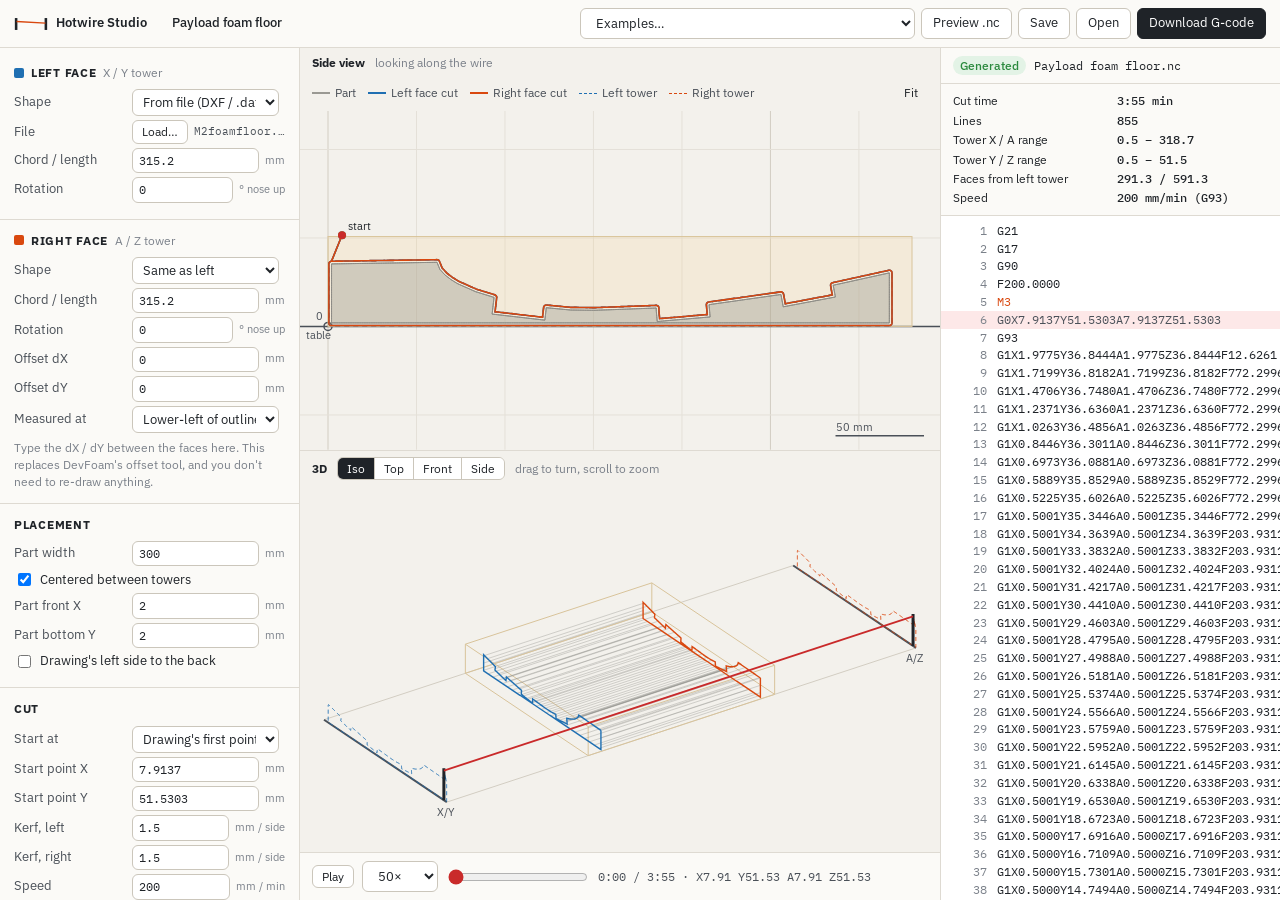
==== index.html @ ac92ca01 "Hotwire Studio v0.1: DevFoam replacement web app Profiles from DXF, airfoil .dat or NACA 4-digit; ta" ====
<!doctype html>
<html lang="en">
<head>
<meta charset="utf-8">
<meta name="viewport" content="width=device-width, initial-scale=1">
<title>Hotwire Studio</title>
<link rel="preconnect" href="https://fonts.googleapis.com">
<link rel="preconnect" href="https://fonts.gstatic.com" crossorigin>
<link href="https://fonts.googleapis.com/css2?family=IBM+Plex+Mono:wght@400;500&family=IBM+Plex+Sans:wght@400;500;600&display=swap" rel="stylesheet">
<link rel="icon" href="data:image/svg+xml,%3Csvg xmlns=%22http://www.w3.org/2000/svg%22 viewBox=%220 0 40 40%22%3E%3Crect x=%224%22 y=%226%22 width=%224%22 height=%2830%22 fill=%22%231f2328%22/%3E%3Crect x=%2232%22 y=%226%22 width=%224%22 height=%2830%22 fill=%22%231f2328%22/%3E%3Cpath d=%22M6 14 L34 18%22 stroke=%22%23d9480f%22 stroke-width=%222.5%22/%3E%3C/svg%3E">
<link rel="stylesheet" href="style.css">
</head>
<body>
<header class="bar">
  <div class="brand">
    <svg viewBox="0 0 40 16" aria-hidden="true"><rect x="1" y="1" width="3" height="14"/><rect x="36" y="1" width="3" height="14"/><path d="M3 5 L37 7" class="wire"/></svg>
    <span>Hotwire&nbsp;Studio</span>
  </div>
  <input id="designName" class="name" value="Untitled cut" aria-label="Cut name" spellcheck="false">
  <div class="bar-actions">
    <select id="exampleSel" aria-label="Load an example">
      <option value="">Examples…</option>
    </select>
    <label class="btn" title="Preview any .nc / .gcode file, e.g. one DevFoam made">Preview .nc<input id="fileNc" type="file" accept=".nc,.gcode,.ngc,.tap,.txt" hidden></label>
    <button id="btnSave" title="Download this setup as JSON">Save</button>
    <label class="btn" title="Open a saved setup">Open<input id="fileOpen" type="file" accept=".json,application/json" hidden></label>
    <button id="btnDownload" class="primary" title="Download the G-code for GRBL Hotwire">Download G-code</button>
  </div>
</header>

<main class="layout">
  <aside class="params" id="params" aria-label="Cut settings">

    <section>
      <h2><span class="sw sw-l"></span>Left face <small>X / Y tower</small></h2>
      <label class="row"><span>Shape</span>
        <select data-k="left.kind"><option value="naca">NACA 4-digit</option><option value="file">From file (DXF / .dat)</option></select></label>
      <label class="row" data-show="left.kind=naca"><span>NACA code</span><input data-k="left.naca" maxlength="4" inputmode="numeric"></label>
      <div class="row" data-show="left.kind=file"><span>File</span>
        <label class="btn small file-btn">Load…<input type="file" data-file="left" accept=".dxf,.dat,.txt" hidden></label>
        <span class="fname" id="fnameLeft">none</span></div>
      <label class="row"><span>Chord / length</span><input data-k="left.chord" type="number" step="0.1"><em>mm</em></label>
      <label class="row"><span>Rotation</span><input data-k="left.rot" type="number" step="0.1"><em>° nose up</em></label>
    </section>

    <section>
      <h2><span class="sw sw-r"></span>Right face <small>A / Z tower</small></h2>
      <label class="row"><span>Shape</span>
        <select data-k="right.kind"><option value="same">Same as left</option><option value="naca">NACA 4-digit</option><option value="file">From file (DXF / .dat)</option></select></label>
      <label class="row" data-show="right.kind=naca"><span>NACA code</span><input data-k="right.naca" maxlength="4" inputmode="numeric"></label>
      <div class="row" data-show="right.kind=file"><span>File</span>
        <label class="btn small file-btn">Load…<input type="file" data-file="right" accept=".dxf,.dat,.txt" hidden></label>
        <span class="fname" id="fnameRight">none</span></div>
      <label class="row"><span>Chord / length</span><input data-k="right.chord" type="number" step="0.1"><em>mm</em></label>
      <label class="row"><span>Rotation</span><input data-k="right.rot" type="number" step="0.1"><em>° nose up</em></label>
      <label class="row"><span>Offset dX</span><input data-k="right.dx" type="number" step="0.001"><em>mm</em></label>
      <label class="row"><span>Offset dY</span><input data-k="right.dy" type="number" step="0.001"><em>mm</em></label>
      <label class="row"><span>Measured at</span>
        <select data-k="ref"><option value="bbox">Lower-left of outline</option><option value="le">Leading edge point</option><option value="te">Trailing edge point</option></select></label>
      <p class="hint">Type the dX / dY between the faces here. This replaces DevFoam's offset tool, and you don't need to re-draw anything.</p>
    </section>

    <section>
      <h2>Placement</h2>
      <label class="row"><span>Part width</span><input data-k="width" type="number" step="0.1"><em>mm</em></label>
      <label class="row check"><input data-k="center" type="checkbox"><span>Centered between towers</span></label>
      <label class="row" data-show="center=false"><span>Left face from left tower</span><input data-k="leftPos" type="number" step="0.1"><em>mm</em></label>
      <label class="row"><span>Part front X</span><input data-k="frontX" type="number" step="0.1"><em>mm</em></label>
      <label class="row"><span>Part bottom Y</span><input data-k="bottomY" type="number" step="0.1"><em>mm</em></label>
      <label class="row check"><input data-k="flip" type="checkbox"><span>Drawing's left side to the back</span></label>
    </section>

    <section>
      <h2>Cut</h2>
      <label class="row"><span>Start at</span>
        <select data-k="start"><option value="auto">Auto</option><option value="te">Trailing edge</option><option value="first">Drawing's first point</option><option value="topleft">Top-left corner</option></select></label>
      <label class="row"><span>Start point X</span><input data-k="startX" type="number" step="0.1" placeholder="auto"><em>mm</em></label>
      <label class="row"><span>Start point Y</span><input data-k="startY" type="number" step="0.1" placeholder="auto"><em>mm</em></label>
      <label class="row"><span>Kerf, left</span><input data-k="kerfL" type="number" step="0.05" min="0"><em>mm / side</em></label>
      <label class="row"><span>Kerf, right</span><input data-k="kerfR" type="number" step="0.05" min="0"><em>mm / side</em></label>
      <label class="row"><span>Speed</span><input data-k="speed" type="number" step="10" min="1"><em>mm / min</em></label>
      <label class="row"><span>Point spacing</span><input data-k="spacing" type="number" step="0.1" min="0.1"><em>mm</em></label>
    </section>

    <section>
      <h2>Foam block</h2>
      <label class="row"><span>Length</span><input data-k="block.length" type="number" step="1" placeholder="auto"><em>mm, 0 = auto</em></label>
      <label class="row"><span>Height</span><input data-k="block.height" type="number" step="1"><em>mm</em></label>
      <label class="row"><span>Extra each side</span><input data-k="block.margin" type="number" step="1"><em>mm</em></label>
    </section>

    <section>
      <h2>Machine</h2>
      <label class="row"><span>Wire span</span><input data-k="machine.span" type="number" step="0.01"><em>mm</em></label>
      <label class="row"><span>X travel</span><input data-k="machine.maxX" type="number" step="1" placeholder="unknown"><em>mm, 0 = skip</em></label>
      <label class="row"><span>Y travel</span><input data-k="machine.maxY" type="number" step="1" placeholder="unknown"><em>mm, 0 = skip</em></label>
    </section>
  </aside>

  <section class="views">
    <div class="viewbox">
      <div class="vhead"><strong>Side view</strong> <span class="muted">looking along the wire</span>
        <div class="legend"><span><i class="ln part"></i>Part</span><span><i class="ln l"></i>Left face cut</span><span><i class="ln r"></i>Right face cut</span><span><i class="ln dl"></i>Left tower</span><span><i class="ln dr"></i>Right tower</span></div>
        <button class="small ghost" data-fit="side">Fit</button></div>
      <canvas id="cvSide"></canvas>
    </div>
    <div class="viewbox">
      <div class="vhead"><strong>3D</strong>
        <div class="seg" id="view3d"><button data-v="iso" class="on">Iso</button><button data-v="top">Top</button><button data-v="front">Front</button><button data-v="side">Side</button></div>
        <span class="muted">drag to turn, scroll to zoom</span></div>
      <canvas id="cv3d"></canvas>
    </div>
    <div class="sim">
      <button id="btnPlay" class="small" aria-label="Play">Play</button>
      <select id="simSpeed" aria-label="Playback speed"><option value="1">1×</option><option value="10">10×</option><option value="50" selected>50×</option><option value="200">200×</option></select>
      <input id="simT" type="range" min="0" max="1000" value="0" aria-label="Position in program">
      <span id="simRead" class="mono"></span>
    </div>
  </section>

  <aside class="out">
    <div class="srcbar" id="srcBar"></div>
    <div id="stats" class="stats"></div>
    <div id="msgs"></div>
    <div class="code" id="code" aria-label="G-code"></div>
  </aside>
</main>

<script src="js/geom.js"></script>
<script src="js/dxf.js"></script>
<script src="js/machine.js"></script>
<script src="js/examples.js"></script>
<script src="js/views.js"></script>
<script src="js/app.js"></script>
</body>
</html>
---- style.css ----
:root {
  --paper: #f3f1ec;
  --panel: #fbfaf7;
  --ink: #1f2328;
  --ink-2: #4a5058;
  --muted: #7b818a;
  --rule: #dedad2;
  --rule-2: #cbc6bb;
  --accent: #d9480f;
  --left: #1f6fb2;
  --right: #d9480f;
  --wire: #c92a2a;
  --good: #2b8a3e;
  --good-soft: #e3f3e6;
  --bad: #c92a2a;
  --bad-soft: #fbe4e4;
  --warn: #b35c00;
  --warn-soft: #fdf0dc;
  --radius: 6px;
  --sans: 'IBM Plex Sans', system-ui, -apple-system, 'Segoe UI', sans-serif;
  --mono: 'IBM Plex Mono', ui-monospace, 'Cascadia Mono', Consolas, monospace;
}
* { box-sizing: border-box; }
html, body { height: 100%; }
body { margin: 0; background: var(--paper); color: var(--ink); font: 13px/1.45 var(--sans); overflow: hidden; }
button, input, select { font: inherit; color: inherit; }
.muted { color: var(--muted); }
.mono { font-family: var(--mono); font-size: 12px; }

/* top bar */
.bar { height: 48px; display: flex; align-items: center; gap: 16px; padding: 0 14px; border-bottom: 1px solid var(--rule); background: var(--panel); }
.brand { display: flex; align-items: center; gap: 8px; font-weight: 600; white-space: nowrap; }
.brand svg { width: 34px; height: 14px; fill: var(--ink); }
.brand .wire { stroke: var(--accent); stroke-width: 1.6; fill: none; }
.name { flex: 0 1 260px; min-width: 120px; border: 1px solid transparent; background: transparent; padding: 5px 8px; border-radius: var(--radius); font-weight: 500; }
.name:hover { border-color: var(--rule); }
.name:focus { outline: none; border-color: var(--accent); background: #fff; }
.bar-actions { margin-left: auto; display: flex; gap: 6px; align-items: center; }
button, .btn, select { border: 1px solid var(--rule-2); background: #fff; padding: 5px 11px; border-radius: var(--radius); cursor: pointer; white-space: nowrap; }
.btn { display: inline-flex; align-items: center; }
button:hover, .btn:hover, select:hover { border-color: var(--ink-2); }
button:active, .btn:active { transform: translateY(1px); }
button:focus-visible, .btn:focus-within, select:focus-visible, input:focus-visible { outline: 2px solid var(--accent); outline-offset: 1px; }
button.ghost { border-color: transparent; background: transparent; }
button.small, .btn.small { padding: 2px 9px; font-size: 12px; }
button.primary { background: var(--ink); color: #fff; border-color: var(--ink); }
button.primary:hover { background: #000; }

/* layout */
.layout { height: calc(100% - 48px); display: grid; grid-template-columns: 300px 1fr 340px; }
.params { overflow-y: auto; border-right: 1px solid var(--rule); background: var(--panel); padding: 4px 0 40px; }
.params section { padding: 10px 14px 12px; border-bottom: 1px solid var(--rule); }
.params h2 { font-size: 12px; text-transform: uppercase; letter-spacing: .06em; margin: 2px 0 8px; display: flex; align-items: center; gap: 7px; }
.params h2 small { text-transform: none; letter-spacing: 0; font-weight: 400; color: var(--muted); font-size: 12px; }
.sw { width: 10px; height: 10px; border-radius: 2px; display: inline-block; }
.sw-l { background: var(--left); } .sw-r { background: var(--right); }
.row { display: grid; grid-template-columns: 112px 1fr auto; align-items: center; gap: 6px; margin: 4px 0; }
.row > span:first-child { color: var(--ink-2); }
.row input:not([type=checkbox]), .row select { width: 100%; min-width: 0; border: 1px solid var(--rule-2); border-radius: var(--radius); padding: 3px 6px; background: #fff; }
.row input[type=number] { font-family: var(--mono); font-size: 12px; }
.row em { font-style: normal; color: var(--muted); font-size: 11px; white-space: nowrap; }
.row.check { grid-template-columns: auto 1fr; }
.row .fname { font-family: var(--mono); font-size: 11px; color: var(--ink-2); overflow: hidden; text-overflow: ellipsis; white-space: nowrap; grid-column: 3; max-width: 120px; }
.file-btn { justify-self: start; }
.hint { color: var(--muted); font-size: 12px; margin: 6px 0 0; }
[data-hidden] { display: none !important; }

/* views */
.views { display: grid; grid-template-rows: 1fr 1fr auto; min-width: 0; min-height: 0; }
.viewbox { position: relative; display: flex; flex-direction: column; min-height: 0; border-bottom: 1px solid var(--rule); }
.vhead { display: flex; align-items: center; gap: 10px; padding: 6px 12px; font-size: 12px; flex-wrap: wrap; }
.vhead button { margin-left: auto; }
.viewbox canvas { flex: 1; width: 100%; min-height: 0; display: block; cursor: grab; touch-action: none; }
.viewbox canvas:active { cursor: grabbing; }
.legend { display: flex; gap: 12px; color: var(--ink-2); flex-wrap: wrap; }
.legend span { display: inline-flex; align-items: center; gap: 5px; }
.ln { width: 18px; height: 0; border-top: 2px solid; display: inline-block; }
.ln.part { border-color: #9a9993; } .ln.l { border-color: var(--left); } .ln.r { border-color: var(--right); }
.ln.dl { border-top: 1.5px dashed var(--left); } .ln.dr { border-top: 1.5px dashed var(--right); }
.seg { display: inline-flex; border: 1px solid var(--rule-2); border-radius: var(--radius); overflow: hidden; }
.seg button { border: 0; border-radius: 0; padding: 2px 9px; font-size: 12px; margin: 0; }
.seg button + button { border-left: 1px solid var(--rule-2); }
.seg button.on { background: var(--ink); color: #fff; }
.sim { display: flex; align-items: center; gap: 8px; padding: 8px 12px; background: var(--panel); }
.sim input[type=range] { flex: 1; accent-color: var(--wire); }
#simRead { min-width: 330px; color: var(--ink-2); white-space: nowrap; overflow: hidden; text-overflow: ellipsis; }

/* output */
.out { border-left: 1px solid var(--rule); background: var(--panel); display: flex; flex-direction: column; min-height: 0; }
.srcbar { padding: 8px 12px; border-bottom: 1px solid var(--rule); display: flex; gap: 8px; align-items: center; font-size: 12px; }
.srcbar .tag { padding: 1px 7px; border-radius: 10px; background: var(--good-soft); color: var(--good); font-weight: 500; }
.srcbar .tag.loaded { background: #e7ecf5; color: var(--left); }
.srcbar button { margin-left: auto; }
.stats { display: grid; grid-template-columns: 1fr 1fr; gap: 2px 12px; padding: 8px 12px; border-bottom: 1px solid var(--rule); font-size: 12px; }
.stats b { font-family: var(--mono); font-weight: 500; }
#msgs:empty { display: none; }
#msgs { padding: 6px 12px; border-bottom: 1px solid var(--rule); display: grid; gap: 4px; }
.msg { padding: 5px 8px; border-radius: var(--radius); font-size: 12px; }
.msg.warn { background: var(--warn-soft); color: var(--warn); }
.msg.bad { background: var(--bad-soft); color: var(--bad); }
.msg.info { background: #eef0f2; color: var(--ink-2); }
.code { flex: 1; overflow: auto; font-family: var(--mono); font-size: 11.5px; line-height: 1.55; padding: 6px 0; background: #fff; }
.code div { padding: 0 12px; white-space: pre; display: flex; gap: 10px; }
.code div i { font-style: normal; color: var(--muted); min-width: 34px; text-align: right; user-select: none; }
.code div.cur { background: #fde8e8; }
.code div.g0 { color: var(--ink-2); }
.code div.m { color: var(--accent); }

@media (max-width: 1100px) {
  body { overflow: auto; }
  .layout { grid-template-columns: 1fr; height: auto; }
  .views { grid-template-rows: 340px 340px auto; }
  .out { height: 420px; }
}
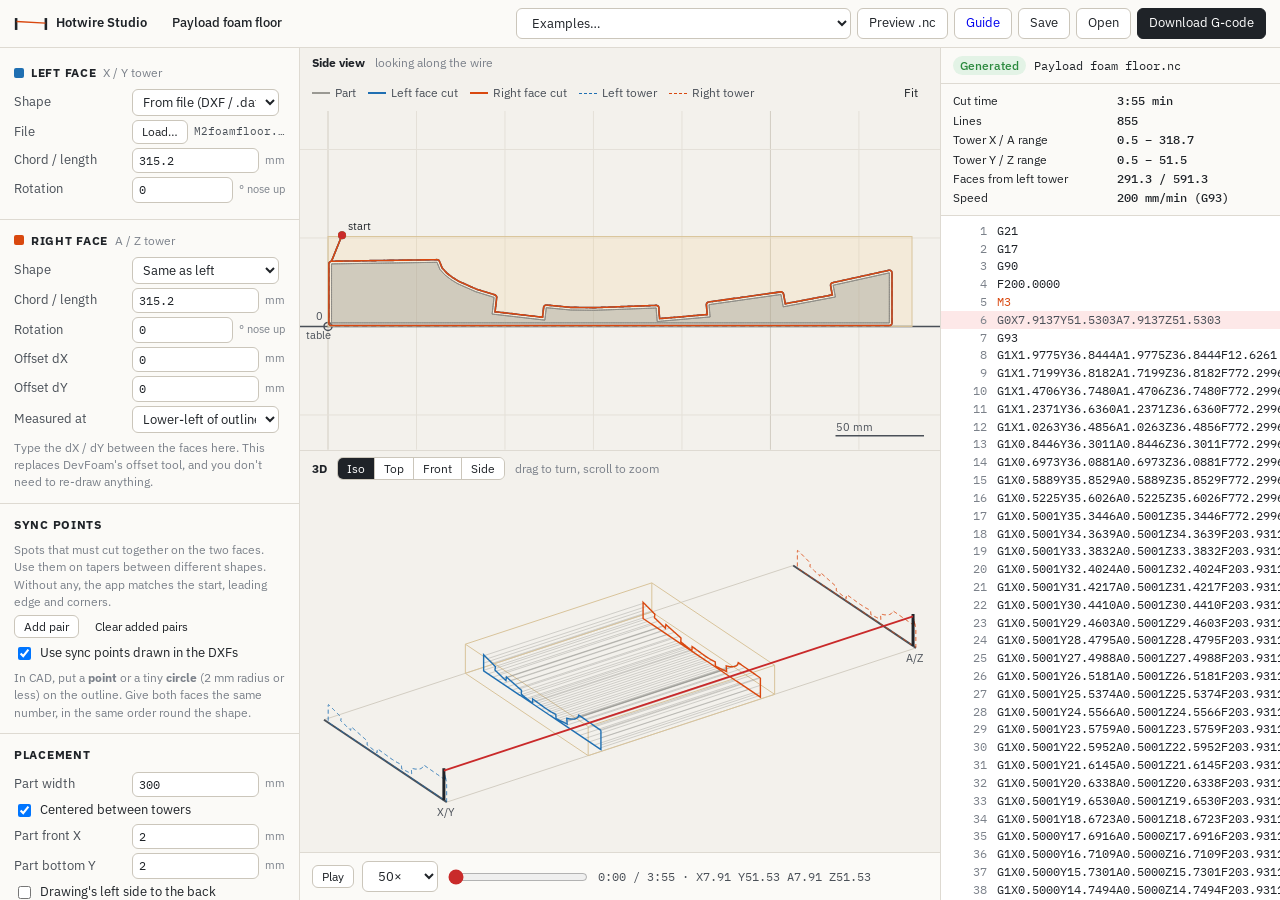
==== commit 9361c81b: "Training guide page + sync points - learn/: hot-wire training guide (safety, machine, OnShape export" ====
--- a/index.html
+++ b/index.html
@@ -22,6 +22,7 @@
       <option value="">Examples…</option>
     </select>
     <label class="btn" title="Preview any .nc / .gcode file, e.g. one DevFoam made">Preview .nc<input id="fileNc" type="file" accept=".nc,.gcode,.ngc,.tap,.txt" hidden></label>
+    <a class="btn" href="learn/" title="Training guide: safety, the machine, making G-code, running a cut">Guide</a>
     <button id="btnSave" title="Download this setup as JSON">Save</button>
     <label class="btn" title="Open a saved setup">Open<input id="fileOpen" type="file" accept=".json,application/json" hidden></label>
     <button id="btnDownload" class="primary" title="Download the G-code for GRBL Hotwire">Download G-code</button>
@@ -58,6 +59,15 @@
       <label class="row"><span>Measured at</span>
         <select data-k="ref"><option value="bbox">Lower-left of outline</option><option value="le">Leading edge point</option><option value="te">Trailing edge point</option></select></label>
       <p class="hint">Type the dX / dY between the faces here. This replaces DevFoam's offset tool, and you don't need to re-draw anything.</p>
+    </section>
+
+    <section>
+      <h2>Sync points</h2>
+      <p class="hint" style="margin-top:0">Spots that must cut together on the two faces. Use them on tapers between different shapes. Without any, the app matches the start, leading edge and corners.</p>
+      <div class="sync-btns"><button id="btnSyncAdd" class="small">Add pair</button><button id="btnSyncClear" class="small ghost">Clear added pairs</button></div>
+      <label class="row check"><input data-k="syncFromDxf" type="checkbox"><span>Use sync points drawn in the DXFs</span></label>
+      <ol class="sync-list" id="syncList"></ol>
+      <p class="hint">In CAD, put a <b>point</b> or a tiny <b>circle</b> (2 mm radius or less) on the outline. Give both faces the same number, in the same order round the shape.</p>
     </section>
 
     <section>
@@ -101,6 +111,7 @@
     <div class="viewbox">
       <div class="vhead"><strong>Side view</strong> <span class="muted">looking along the wire</span>
         <div class="legend"><span><i class="ln part"></i>Part</span><span><i class="ln l"></i>Left face cut</span><span><i class="ln r"></i>Right face cut</span><span><i class="ln dl"></i>Left tower</span><span><i class="ln dr"></i>Right tower</span></div>
+        <span id="pickHint" class="pick-hint" hidden></span>
         <button class="small ghost" data-fit="side">Fit</button></div>
       <canvas id="cvSide"></canvas>
     </div>
--- a/style.css
+++ b/style.css
@@ -38,6 +38,7 @@
 .bar-actions { margin-left: auto; display: flex; gap: 6px; align-items: center; }
 button, .btn, select { border: 1px solid var(--rule-2); background: #fff; padding: 5px 11px; border-radius: var(--radius); cursor: pointer; white-space: nowrap; }
 .btn { display: inline-flex; align-items: center; }
+a.btn { text-decoration: none; }
 button:hover, .btn:hover, select:hover { border-color: var(--ink-2); }
 button:active, .btn:active { transform: translateY(1px); }
 button:focus-visible, .btn:focus-within, select:focus-visible, input:focus-visible { outline: 2px solid var(--accent); outline-offset: 1px; }
@@ -64,6 +65,15 @@
 .file-btn { justify-self: start; }
 .hint { color: var(--muted); font-size: 12px; margin: 6px 0 0; }
 [data-hidden] { display: none !important; }
+.sync-btns { display: flex; gap: 6px; margin: 4px 0 6px; }
+.sync-list { margin: 4px 0 0; padding: 0; list-style: none; font-size: 12px; }
+.sync-list li { display: flex; align-items: center; gap: 8px; padding: 3px 0; border-bottom: 1px solid var(--rule); }
+.sync-list li b { width: 18px; height: 18px; border-radius: 50%; background: #b85a2c; color: #fff; font: 600 11px/18px var(--mono); text-align: center; flex: none; }
+.sync-list li span { font-family: var(--mono); color: var(--ink-2); flex: 1; }
+.sync-list li button { padding: 0 7px; font-size: 12px; }
+.sync-list li.dxf b { background: var(--ink-2); }
+.pick-hint { background: #b85a2c; color: #fff; padding: 2px 9px; border-radius: 10px; font-weight: 500; }
+canvas.picking { cursor: crosshair !important; }
 
 /* views */
 .views { display: grid; grid-template-rows: 1fr 1fr auto; min-width: 0; min-height: 0; }
